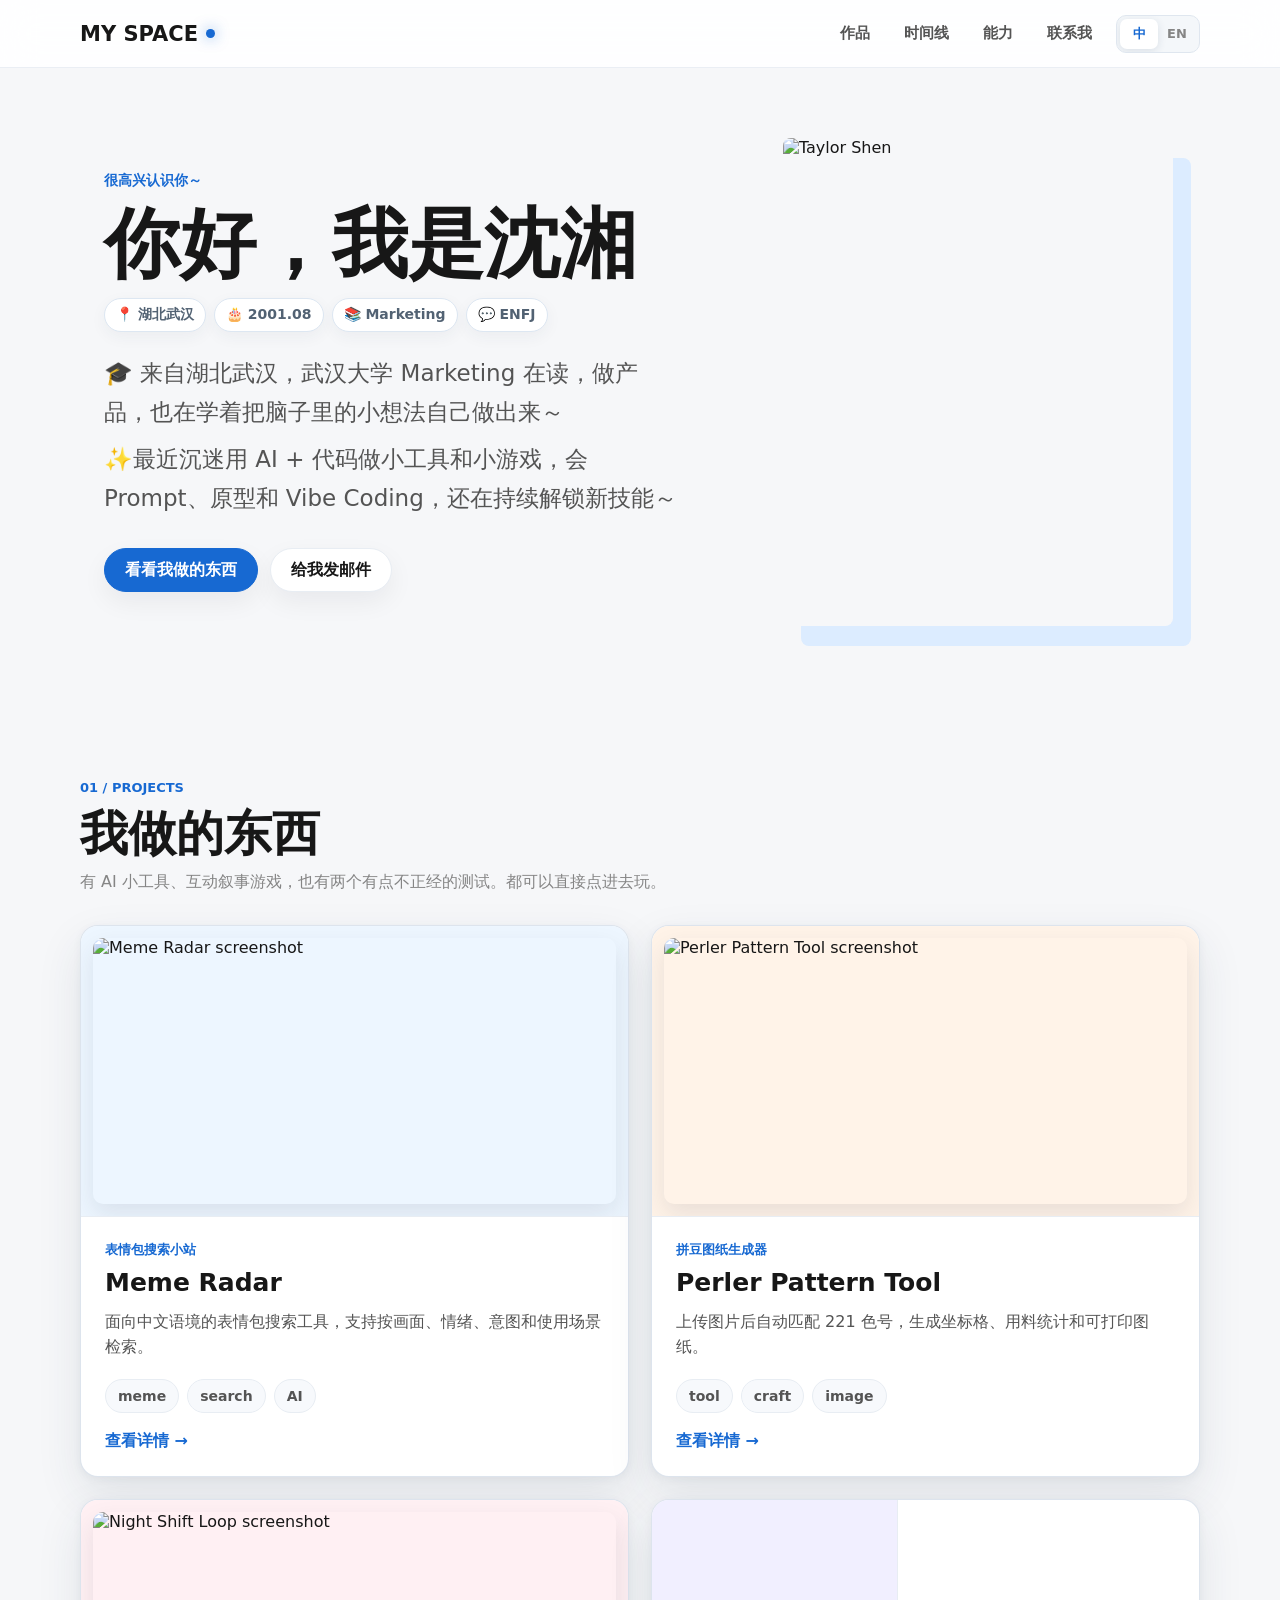
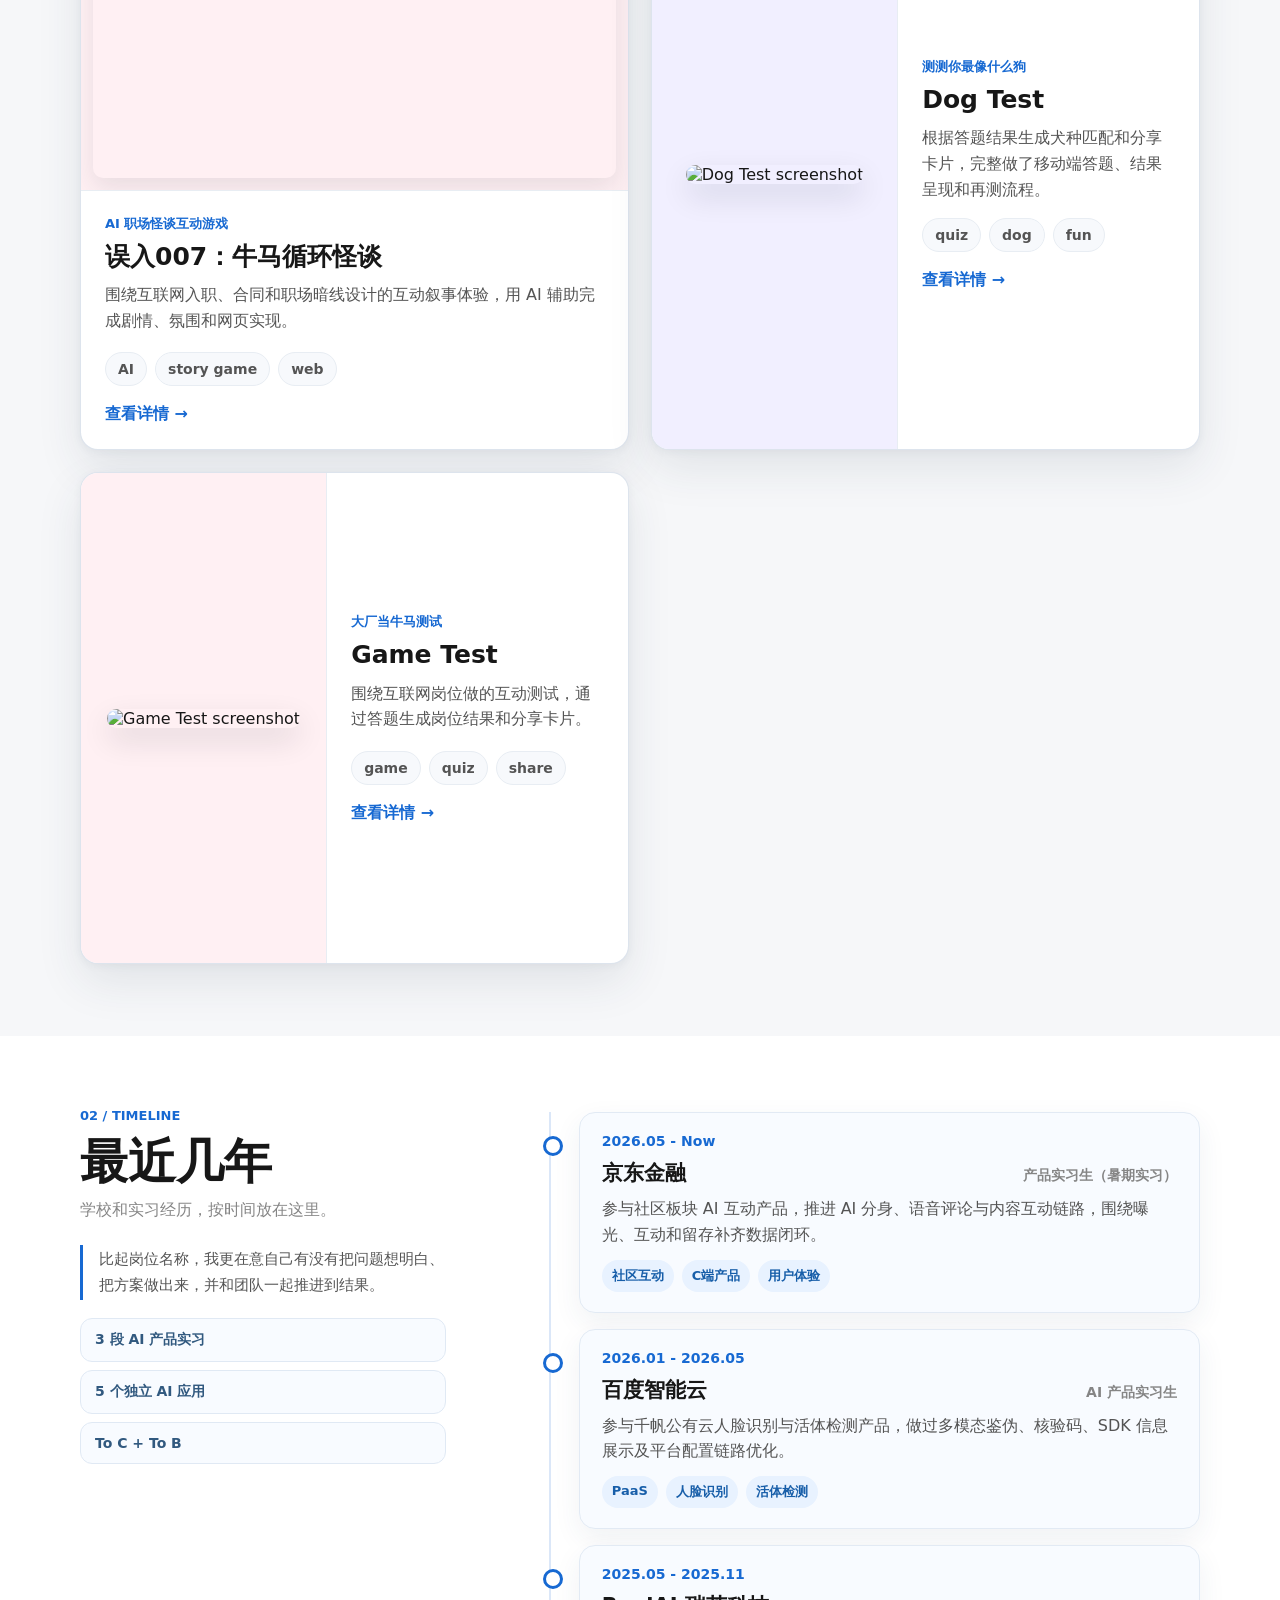
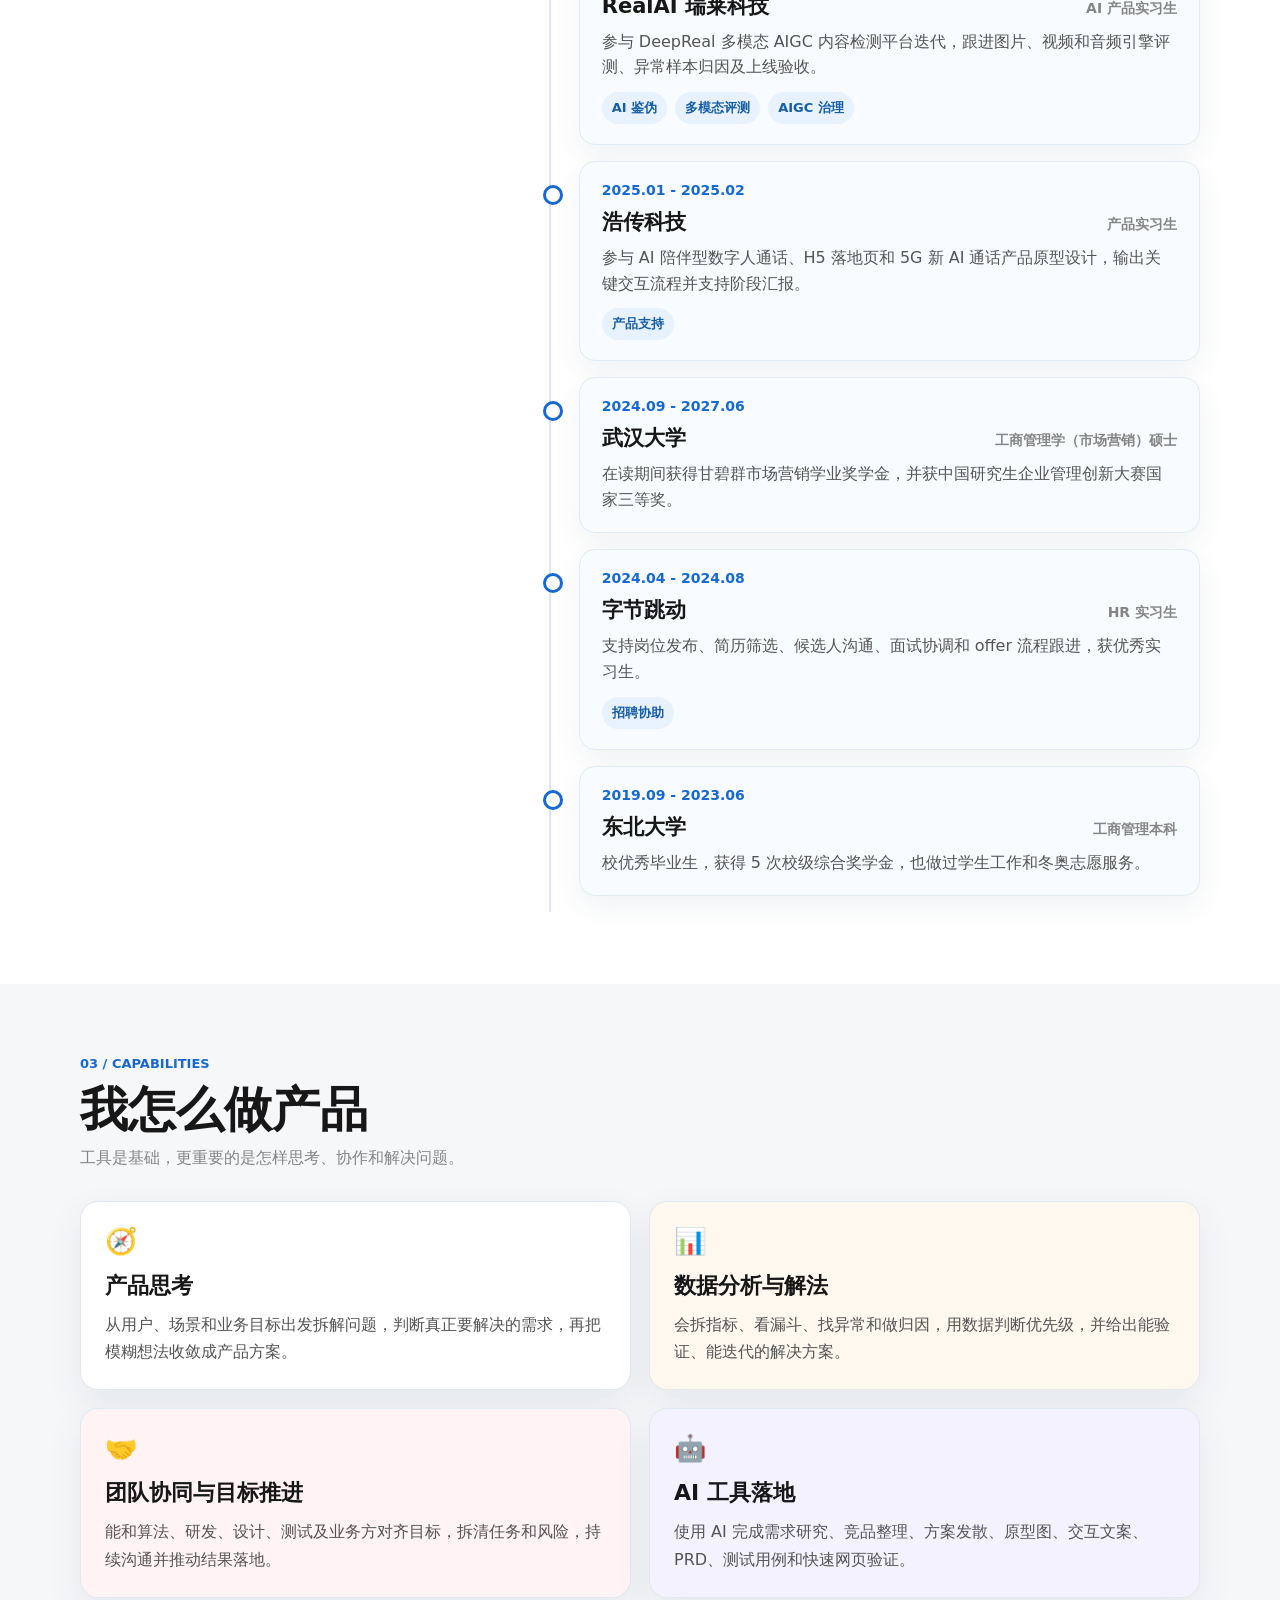
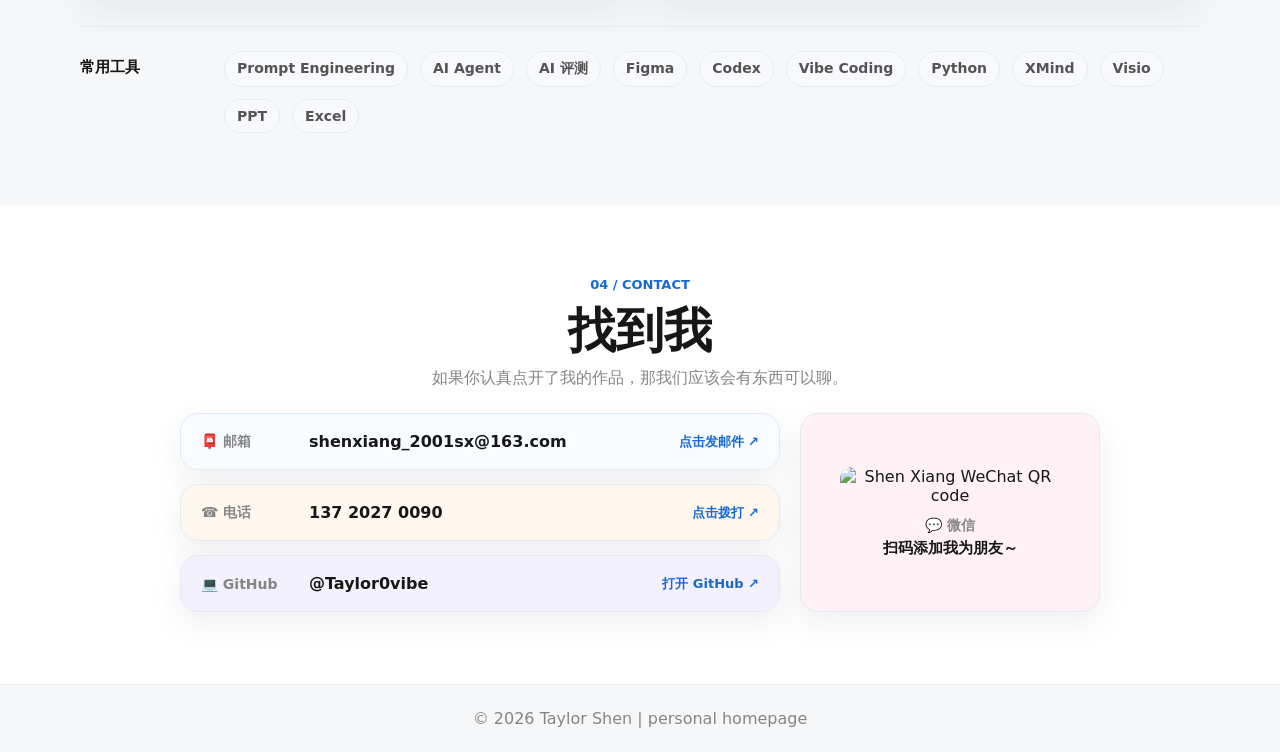
==== index.html @ bf5359fa "Publish homepage" ====
<!doctype html>
<html lang="zh-CN">
<head>
  <meta charset="utf-8" />
  <meta name="viewport" content="width=device-width, initial-scale=1" />
  <title>沈湘的个人主页</title>
  <meta name="description" content="沈湘的个人主页，放一些 AI 小实验、小游戏、小工具和最近在做的东西。" />
  <style>
    :root{--ink:#171717;--text:#545454;--muted:#858585;--blue:#1769d2;--bg:#f6f7f9;--card:#fff;--line:#e8edf3}*{box-sizing:border-box}html{scroll-behavior:smooth}body{margin:0;background:var(--bg);color:var(--ink);font-family:ui-sans-serif,system-ui,-apple-system,BlinkMacSystemFont,"Segoe UI","PingFang SC","Microsoft YaHei",sans-serif;letter-spacing:0}a{color:inherit;text-decoration:none}h1,h2,h3,p{margin-top:0}.navWrap{position:sticky;top:0;z-index:10;display:flex;min-height:68px;align-items:center;justify-content:space-between;gap:24px;border-bottom:1px solid rgba(232,237,243,.9);padding:0 max(24px,calc((100vw - 1120px)/2));background:rgba(255,255,255,.88);backdrop-filter:blur(18px)}.brand{display:inline-flex;align-items:center;gap:8px;font-size:21px;font-weight:900}.brand span{width:9px;height:9px;border-radius:50%;background:var(--blue);box-shadow:0 0 14px rgba(23,105,210,.6)}.navWrap nav{display:flex;align-items:center;gap:clamp(16px,3vw,34px)}.navWrap nav a{color:var(--text);font-size:15px;font-weight:750}.hero{display:grid;grid-template-columns:minmax(0,1.1fr) minmax(320px,.75fr);align-items:center;gap:clamp(44px,8vw,108px);max-width:1120px;min-height:640px;margin:0 auto;padding:54px 24px 66px}.heroCopy{max-width:650px}.heroPhoto{width:100%;max-width:390px;margin:0}.heroPhoto img{display:block;width:100%;aspect-ratio:4/5;border-radius:8px;object-fit:cover;box-shadow:18px 20px 0 #dcecff}.eyebrow{margin:0 0 16px;color:var(--blue);font-size:14px;font-weight:850;letter-spacing:0}h1{margin-bottom:24px;font-size:clamp(52px,6vw,76px);font-weight:950;line-height:1}.intro{max-width:630px;margin:0 0 30px;color:var(--text);font-size:clamp(18px,2vw,23px);line-height:1.7}.heroActions,.contactLinks{display:flex;flex-wrap:wrap;justify-content:flex-start;gap:12px}.heroActions a,.contactLinks a{display:inline-flex;min-height:44px;align-items:center;justify-content:center;border:1px solid var(--line);border-radius:999px;padding:0 20px;background:#fff;font-weight:800;box-shadow:0 10px 26px rgba(17,24,39,.06)}.heroActions a:first-child,.contactLinks a:first-child{border-color:var(--blue);background:var(--blue);color:#fff}.section{padding:72px 24px}.sectionTitle{max-width:1120px;margin:0 auto 32px}.sectionTitle h2{margin-bottom:12px;font-size:clamp(34px,4vw,48px);line-height:1.1;font-weight:940}.sectionTitle p{margin-bottom:0;color:var(--muted);font-size:16px}.sectionTitle .sectionIndex{margin-bottom:12px;color:var(--blue);font-size:13px;font-weight:900}.projectGrid{display:grid;grid-template-columns:repeat(2,minmax(0,1fr));gap:22px;max-width:1120px;margin:0 auto}.projectCard{overflow:hidden;border:1px solid var(--line);border-radius:8px;background:var(--card);box-shadow:0 18px 45px rgba(17,24,39,.07);transition:transform 180ms ease,box-shadow 180ms ease}.projectCard:hover{transform:translateY(-3px);box-shadow:0 24px 54px rgba(17,24,39,.1)}.wideCard .projectImage{display:block;aspect-ratio:3500/1864;overflow:hidden;border-bottom:1px solid var(--line);background:#f2f4f7}.projectImage img{display:block;width:100%;height:100%;object-fit:contain}.phoneCard{display:grid;grid-template-columns:minmax(245px,.9fr) minmax(0,1.1fr);min-height:490px}.phoneCard .projectImage{display:flex;min-height:490px;align-items:center;justify-content:center;overflow:hidden;border-right:1px solid var(--line);padding:22px;background:#f1f4f8}.phoneCard .projectImage img{width:auto;max-width:100%;height:auto;max-height:446px;border-radius:6px;box-shadow:0 12px 30px rgba(17,24,39,.12)}.projectBody{padding:22px}.phoneCard .projectBody{align-self:center}.projectBody>p{margin-bottom:9px;color:var(--blue);font-size:13px;font-weight:850}.projectBody h3{margin-bottom:11px;font-size:25px;line-height:1.18}.projectBody>span{display:block;min-height:54px;color:var(--text);font-size:16px;line-height:1.6}.tags{display:flex;flex-wrap:wrap;gap:8px;margin:16px 0 18px}.tags small,.skillGrid span{border:1px solid var(--line);border-radius:999px;padding:8px 12px;background:#f7f9fc;color:var(--text);font-size:14px;font-weight:760}.detailLink{color:var(--blue);font-weight:850}.timeline{background:#fff}.sectionLayout{display:grid;grid-template-columns:minmax(240px,.72fr) minmax(0,1.28fr);gap:clamp(44px,8vw,110px);max-width:1120px;margin:0 auto}.sectionLayout .sectionTitle{margin:0}.timelineList{margin:4px 0 0;border-left:2px solid #dbe7f8}.timelineList article{position:relative;padding:0 0 27px 34px}.timelineList article:last-child{padding-bottom:0}.timelineList article:before{position:absolute;left:-8px;top:3px;width:14px;height:14px;border:3px solid var(--blue);border-radius:50%;background:#fff;content:""}.timelineList time{display:block;margin-bottom:7px;color:var(--blue);font-weight:900}.timelineList p{margin:0;color:var(--text);font-size:17px;line-height:1.6}.skillGrid{display:flex;flex-wrap:wrap;align-content:flex-start;justify-content:flex-start;gap:12px;margin:0}.contact{background:#fff;text-align:center}.contact .sectionTitle{margin-bottom:24px}.contactLinks{justify-content:center}footer{border-top:1px solid var(--line);padding:24px 20px;color:var(--muted);text-align:center}
    @media(max-width:860px){.navWrap{position:static;align-items:flex-start;flex-direction:column;padding-top:16px;padding-bottom:16px}.hero{grid-template-columns:1fr 280px;gap:36px;min-height:560px}.projectGrid,.sectionLayout{grid-template-columns:1fr}.sectionLayout{gap:32px}.phoneCard{grid-template-columns:minmax(245px,.9fr) minmax(0,1.1fr)}}
    @media(max-width:560px){.navWrap nav{width:100%;justify-content:space-between;gap:8px}.navWrap nav a{font-size:13px}.hero{grid-template-columns:1fr;gap:34px;padding-top:44px}.heroPhoto{grid-row:1;max-width:none}.heroPhoto img{aspect-ratio:5/4;object-position:center 27%;box-shadow:10px 10px 0 #dcecff}h1{font-size:46px}.section{padding-top:56px;padding-bottom:56px}.phoneCard{display:block}.phoneCard .projectImage{min-height:0;height:520px;border-right:0;border-bottom:1px solid var(--line)}.phoneCard .projectImage img{max-height:476px}}
  </style>
  <style>
    .intro p{margin:0 0 8px}.intro p:last-child{margin-bottom:0}.projectCard{border:1px solid rgba(218,225,235,.9);border-radius:18px;box-shadow:0 18px 45px rgba(40,55,78,.1),0 2px 8px rgba(40,55,78,.05)}.projectCard:hover{transform:translateY(-5px);box-shadow:0 28px 64px rgba(40,55,78,.15),0 4px 12px rgba(40,55,78,.06)}.wideCard .projectImage{padding:12px;background:#edf6ff}.projectCard:nth-child(2) .projectImage{background:#fff3e8}.projectCard:nth-child(3) .projectImage{background:#fff0f3}.projectCard:nth-child(4) .projectImage{background:#f1efff}.projectImage img{border-radius:10px;box-shadow:0 10px 24px rgba(35,50,72,.1)}.phoneCard .projectImage{background:#fff0f3}.phoneCard .projectImage img{border-radius:10px}.projectBody{padding:24px}.timelineList article{position:relative;margin:0 0 16px 28px;border:1px solid #e2eaf4;border-radius:16px;padding:20px 22px;background:#f8fbff;box-shadow:0 10px 28px rgba(45,66,94,.07)}.timelineList article:last-child{padding-bottom:20px}.timelineList article:before{left:-37px;top:23px}.timelineList time{margin-bottom:10px;font-size:14px}.timelineHead{display:flex;align-items:baseline;justify-content:space-between;gap:16px;margin-bottom:9px}.timelineHead h3{margin:0;font-size:21px}.timelineHead span{color:var(--muted);font-size:14px;font-weight:700;text-align:right}.timelineList p{font-size:16px}.timelineList small{display:inline-flex;border-radius:999px;padding:7px 10px;background:#e8f2ff;color:#175ea9;font-size:13px;font-weight:800}.contactPanel{display:grid;grid-template-columns:minmax(0,1fr) 300px;gap:20px;max-width:920px;margin:0 auto;text-align:left}.contactMethods{display:grid;gap:14px}.contactItem,.wechatCard{border:1px solid #e3eaf3;border-radius:18px;background:#f8fbff;box-shadow:0 12px 32px rgba(45,66,94,.08)}.contactItem{display:flex;min-width:0;align-items:center;justify-content:space-between;gap:18px;padding:18px 20px}.contactItem:nth-child(2){background:#fff7ed}.contactItem:nth-child(3){background:#f4f1ff}.contactItem span,.wechatCard span{color:var(--muted);font-size:14px;font-weight:800}.contactItem strong{overflow-wrap:anywhere;font-size:16px}.wechatCard{display:grid;align-content:center;justify-items:center;padding:18px;background:#fff1f6;text-align:center}.wechatCard img{display:block;width:min(100%,220px);margin-bottom:12px;border-radius:12px}.wechatCard div{display:grid;gap:4px}.wechatCard strong{font-size:15px}@media(max-width:860px){.contactPanel{grid-template-columns:1fr}}@media(max-width:560px){.timelineList article{margin-left:22px;padding:18px}.timelineList article:last-child{padding-bottom:18px}.timelineList article:before{left:-31px}.timelineHead{align-items:flex-start;flex-direction:column;gap:4px}.timelineHead span{text-align:left}.contactItem{align-items:flex-start;flex-direction:column;gap:6px}}
  </style>
  <style>
    .timelineTags{display:flex;flex-wrap:wrap;gap:8px;margin-top:12px}.timelineTags small{margin-top:0}html[lang="en"] h1{font-size:clamp(42px,4.5vw,58px)}.navRight{display:flex;align-items:center;gap:24px}.languageSwitch{display:grid;grid-template-columns:repeat(2,1fr);overflow:hidden;border:1px solid #dfe6ef;border-radius:10px;padding:3px;background:#f4f7fa}.languageSwitch button{min-width:38px;height:30px;border:0;border-radius:7px;background:transparent;color:var(--muted);font:inherit;font-size:13px;font-weight:850;cursor:pointer}.languageSwitch button.active{background:#fff;color:var(--blue);box-shadow:0 2px 8px rgba(32,59,91,.12)}.personalFacts{display:flex;flex-wrap:wrap;gap:8px;margin:-8px 0 22px}.personalFacts span{border:1px solid #dde7f2;border-radius:999px;padding:7px 11px;background:#fff;color:#526273;font-size:14px;font-weight:750;box-shadow:0 5px 16px rgba(39,58,82,.05)}.timelineAside{position:sticky;top:108px;align-self:start}.timelineNote{margin:24px 0 18px;border-left:3px solid var(--blue);padding:2px 0 2px 16px;color:var(--text);font-size:15px;line-height:1.7}.timelineStats{display:grid;gap:8px}.timelineStats span{border:1px solid #e0e9f4;border-radius:12px;padding:12px 14px;background:#f8fbff;color:#31597f;font-size:14px;font-weight:850}.skillsInner{max-width:1120px;margin:0 auto}.skillsInner>.sectionTitle{margin-left:0}.capabilityGrid{display:grid;grid-template-columns:repeat(2,minmax(0,1fr));gap:18px}.capabilityGrid article{border:1px solid #e1e8f1;border-radius:18px;padding:24px;background:#fff;box-shadow:0 14px 36px rgba(41,59,82,.08)}.capabilityGrid article:nth-child(2){background:#fff8ef}.capabilityGrid article:nth-child(3){background:#fff3f6}.capabilityGrid article:nth-child(4){background:#f4f2ff}.capabilityIcon{display:block;margin-bottom:15px;font-size:26px}.capabilityGrid h3{margin-bottom:10px;font-size:22px}.capabilityGrid p{margin:0;color:var(--text);font-size:16px;line-height:1.7}.toolRow{display:grid;grid-template-columns:120px minmax(0,1fr);align-items:start;gap:24px;margin-top:28px;border-top:1px solid var(--line);padding-top:24px}.toolRow>strong{padding-top:7px;font-size:15px}.contactItem{display:grid;grid-template-columns:90px minmax(0,1fr) auto;transition:transform 160ms ease,box-shadow 160ms ease,border-color 160ms ease}.contactItem:hover{transform:translateY(-2px);border-color:#b9cde4;box-shadow:0 18px 38px rgba(45,66,94,.14)}.contactItem em{color:var(--blue);font-size:13px;font-style:normal;font-weight:850;white-space:nowrap;transition:transform 160ms ease}.contactItem:hover em{transform:translateX(3px)}@media(max-width:860px){.navWrap{position:relative}.navRight{width:100%}.languageSwitch{position:absolute;top:13px;right:20px}.timelineAside{position:static}.timelineStats{grid-template-columns:repeat(3,minmax(0,1fr))}}@media(max-width:560px){.navRight{display:block}.timelineStats,.capabilityGrid{grid-template-columns:1fr}.toolRow{grid-template-columns:1fr;gap:10px}.contactItem{grid-template-columns:1fr}.contactItem em{margin-top:5px}}
  </style>
</head>
<body>
  <main>
    <header class="navWrap"><a class="brand" href="#top">MY SPACE <span></span></a><div class="navRight"><nav aria-label="主导航"><a href="#projects" data-zh="作品" data-en="Projects">作品</a><a href="#timeline" data-zh="时间线" data-en="Timeline">时间线</a><a href="#skills" data-zh="能力" data-en="Capabilities">能力</a><a href="#contact" data-zh="联系我" data-en="Contact">联系我</a></nav><div class="languageSwitch" aria-label="Language"><button data-lang="zh" class="active" aria-pressed="true">中</button><button data-lang="en" aria-pressed="false">EN</button></div></div></header>
    <section class="hero" id="top"><div class="heroCopy"><p class="eyebrow" data-zh="很高兴认识你～" data-en="HELLO, NICE TO MEET YOU">很高兴认识你～</p><h1 data-zh="你好，我是沈湘" data-en="Hi, I'm Taylor">你好，我是沈湘</h1><div class="personalFacts"><span data-zh="📍 湖北武汉" data-en="📍 Wuhan, Hubei">📍 湖北武汉</span><span data-zh="🎂 2001.08" data-en="🎂 Aug 2001">🎂 2001.08</span><span>📚 Marketing</span><span>💬 ENFJ</span></div><div class="intro"><p data-zh="🎓 来自湖北武汉，武汉大学 Marketing 在读，做产品，也在学着把脑子里的小想法自己做出来～" data-en="🎓 Born and raised in Wuhan, Hubei. I study Marketing at Wuhan University and enjoy turning ideas into real products.">🎓 来自湖北武汉，武汉大学 Marketing 在读，做产品，也在学着把脑子里的小想法自己做出来～</p><p data-zh="✨最近沉迷用 AI + 代码做小工具和小游戏，会 Prompt、原型和 Vibe Coding，还在持续解锁新技能～" data-en="✨ Lately I have been building small AI tools and playful web experiences with prompts, prototypes and vibe coding, and I am always adding something new to the toolkit.">✨最近沉迷用 AI + 代码做小工具和小游戏，会 Prompt、原型和 Vibe Coding，还在持续解锁新技能～</p></div><div class="heroActions"><a href="#projects" data-zh="看看我做的东西" data-en="See my projects">看看我做的东西</a><a href="mailto:shenxiang_2001sx@163.com" data-zh="给我发邮件" data-en="Email me">给我发邮件</a></div></div><figure class="heroPhoto"><img src="life-photo.jpg" alt="Taylor Shen"></figure></section>
    <section class="section projects" id="projects"><div class="sectionTitle"><p class="sectionIndex">01 / PROJECTS</p><h2 data-zh="我做的东西" data-en="Things I've made">我做的东西</h2><p data-zh="有 AI 小工具、互动叙事游戏，也有两个有点不正经的测试。都可以直接点进去玩。" data-en="AI tools, an interactive narrative game, and two slightly unserious quizzes. Every one is live and ready to try.">有 AI 小工具、互动叙事游戏，也有两个有点不正经的测试。都可以直接点进去玩。</p></div><div class="projectGrid">
      <article class="projectCard wideCard"><a class="projectImage" href="https://taylor0vibe.github.io/meme-radar/" target="_blank" rel="noreferrer"><img src="assets/meme-radar.png" alt="Meme Radar screenshot"></a><div class="projectBody"><p data-zh="表情包搜索小站" data-en="Chinese meme search">表情包搜索小站</p><h3>Meme Radar</h3><span data-zh="面向中文语境的表情包搜索工具，支持按画面、情绪、意图和使用场景检索。" data-en="A Chinese-context meme search tool that retrieves images by scene, emotion, intent and use case.">面向中文语境的表情包搜索工具，支持按画面、情绪、意图和使用场景检索。</span><div class="tags"><small>meme</small><small>search</small><small>AI</small></div><a class="detailLink" href="https://taylor0vibe.github.io/meme-radar/" target="_blank" rel="noreferrer" data-zh="查看详情 →" data-en="View project →">查看详情 →</a></div></article>
      <article class="projectCard wideCard"><a class="projectImage" href="https://taylor0vibe.github.io/perler-pattern-tool/" target="_blank" rel="noreferrer"><img src="assets/perler-pattern-tool.png" alt="Perler Pattern Tool screenshot"></a><div class="projectBody"><p data-zh="拼豆图纸生成器" data-en="Perler pattern generator">拼豆图纸生成器</p><h3>Perler Pattern Tool</h3><span data-zh="上传图片后自动匹配 221 色号，生成坐标格、用料统计和可打印图纸。" data-en="Uploads an image, matches it to 221 bead colors, and produces a grid, material count and printable pattern.">上传图片后自动匹配 221 色号，生成坐标格、用料统计和可打印图纸。</span><div class="tags"><small>tool</small><small>craft</small><small>image</small></div><a class="detailLink" href="https://taylor0vibe.github.io/perler-pattern-tool/" target="_blank" rel="noreferrer" data-zh="查看详情 →" data-en="View project →">查看详情 →</a></div></article>
      <article class="projectCard wideCard"><a class="projectImage" href="https://taylor0vibe.github.io/night-shift-loop-xq7m" target="_blank" rel="noreferrer"><img src="assets/night-shift-loop.jpg" alt="Night Shift Loop screenshot"></a><div class="projectBody"><p data-zh="AI 职场怪谈互动游戏" data-en="AI workplace mystery game">AI 职场怪谈互动游戏</p><h3>误入007：牛马循环怪谈</h3><span data-zh="围绕互联网入职、合同和职场暗线设计的互动叙事体验，用 AI 辅助完成剧情、氛围和网页实现。" data-en="An interactive workplace mystery about onboarding, contracts and hidden office loops, built with AI-assisted story, atmosphere and web production.">围绕互联网入职、合同和职场暗线设计的互动叙事体验，用 AI 辅助完成剧情、氛围和网页实现。</span><div class="tags"><small>AI</small><small>story game</small><small>web</small></div><a class="detailLink" href="https://taylor0vibe.github.io/night-shift-loop-xq7m" target="_blank" rel="noreferrer" data-zh="查看详情 →" data-en="View project →">查看详情 →</a></div></article>
      <article class="projectCard phoneCard"><a class="projectImage" href="https://taylor0vibe.github.io/dog-test/" target="_blank" rel="noreferrer"><img src="assets/dog-test.jpg" alt="Dog Test screenshot"></a><div class="projectBody"><p data-zh="测测你最像什么狗" data-en="Which dog are you?">测测你最像什么狗</p><h3>Dog Test</h3><span data-zh="根据答题结果生成犬种匹配和分享卡片，完整做了移动端答题、结果呈现和再测流程。" data-en="A mobile quiz that turns answers into a dog-breed match, result story and shareable card.">根据答题结果生成犬种匹配和分享卡片，完整做了移动端答题、结果呈现和再测流程。</span><div class="tags"><small>quiz</small><small>dog</small><small>fun</small></div><a class="detailLink" href="https://taylor0vibe.github.io/dog-test/" target="_blank" rel="noreferrer" data-zh="查看详情 →" data-en="View project →">查看详情 →</a></div></article>
      <article class="projectCard phoneCard"><a class="projectImage" href="https://taylor0vibe.github.io/game-test/" target="_blank" rel="noreferrer"><img src="assets/game-test.jpg" alt="Game Test screenshot"></a><div class="projectBody"><p data-zh="大厂当牛马测试" data-en="Big Tech role quiz">大厂当牛马测试</p><h3>Game Test</h3><span data-zh="围绕互联网岗位做的互动测试，通过答题生成岗位结果和分享卡片。" data-en="An interactive quiz about internet-industry roles, with generated results and share cards.">围绕互联网岗位做的互动测试，通过答题生成岗位结果和分享卡片。</span><div class="tags"><small>game</small><small>quiz</small><small>share</small></div><a class="detailLink" href="https://taylor0vibe.github.io/game-test/" target="_blank" rel="noreferrer" data-zh="查看详情 →" data-en="View project →">查看详情 →</a></div></article>
    </div></section>
    <section class="section timeline" id="timeline"><div class="sectionLayout timelineLayout"><aside class="timelineAside"><div class="sectionTitle"><p class="sectionIndex">02 / TIMELINE</p><h2 data-zh="最近几年" data-en="The recent years">最近几年</h2><p data-zh="学校和实习经历，按时间放在这里。" data-en="A timeline of study, work and learning by making.">学校和实习经历，按时间放在这里。</p></div><p class="timelineNote" data-zh="比起岗位名称，我更在意自己有没有把问题想明白、把方案做出来，并和团队一起推进到结果。" data-en="Job titles matter less to me than understanding the problem, shaping a useful solution and helping the team carry it through to a result.">比起岗位名称，我更在意自己有没有把问题想明白、把方案做出来，并和团队一起推进到结果。</p><div class="timelineStats"><span data-zh="3 段 AI 产品实习" data-en="3 AI product internships">3 段 AI 产品实习</span><span data-zh="5 个独立 AI 应用" data-en="5 independent AI apps">5 个独立 AI 应用</span><span data-zh="To C + To B" data-en="B2C + B2B">To C + To B</span></div></aside><div class="timelineList">
      <article><time>2026.05 - Now</time><div class="timelineHead"><h3 data-zh="京东金融" data-en="JD Finance">京东金融</h3><span data-zh="产品实习生（暑期实习）" data-en="Product Intern">产品实习生（暑期实习）</span></div><p data-zh="参与社区板块 AI 互动产品，推进 AI 分身、语音评论与内容互动链路，围绕曝光、互动和留存补齐数据闭环。" data-en="Worked on AI-powered community interactions, including AI personas, voice comments and engagement flows, with an exposure-to-retention data loop.">参与社区板块 AI 互动产品，推进 AI 分身、语音评论与内容互动链路，围绕曝光、互动和留存补齐数据闭环。</p><div class="timelineTags"><small data-zh="社区互动" data-en="Community Engagement">社区互动</small><small data-zh="C端产品" data-en="Consumer Product">C端产品</small><small data-zh="用户体验" data-en="User Experience">用户体验</small></div></article>
      <article><time>2026.01 - 2026.05</time><div class="timelineHead"><h3 data-zh="百度智能云" data-en="Baidu AI Cloud">百度智能云</h3><span data-zh="AI 产品实习生" data-en="AI Product Intern">AI 产品实习生</span></div><p data-zh="参与千帆公有云人脸识别与活体检测产品，做过多模态鉴伪、核验码、SDK 信息展示及平台配置链路优化。" data-en="Worked on face recognition and liveness detection products, covering multimodal anti-spoofing, verification codes, SDK information and platform configuration.">参与千帆公有云人脸识别与活体检测产品，做过多模态鉴伪、核验码、SDK 信息展示及平台配置链路优化。</p><div class="timelineTags"><small data-zh="PaaS" data-en="PaaS">PaaS</small><small data-zh="人脸识别" data-en="Face Recognition">人脸识别</small><small data-zh="活体检测" data-en="Liveness Detection">活体检测</small></div></article>
      <article><time>2025.05 - 2025.11</time><div class="timelineHead"><h3 data-zh="RealAI 瑞莱科技" data-en="RealAI">RealAI 瑞莱科技</h3><span data-zh="AI 产品实习生" data-en="AI Product Intern">AI 产品实习生</span></div><p data-zh="参与 DeepReal 多模态 AIGC 内容检测平台迭代，跟进图片、视频和音频引擎评测、异常样本归因及上线验收。" data-en="Iterated DeepReal, a multimodal AIGC detection platform, and supported image, video and audio evaluation, failure analysis and release acceptance.">参与 DeepReal 多模态 AIGC 内容检测平台迭代，跟进图片、视频和音频引擎评测、异常样本归因及上线验收。</p><div class="timelineTags"><small data-zh="AI 鉴伪" data-en="AI Authentication">AI 鉴伪</small><small data-zh="多模态评测" data-en="Multimodal Evaluation">多模态评测</small><small data-zh="AIGC 治理" data-en="AIGC Governance">AIGC 治理</small></div></article>
      <article><time>2025.01 - 2025.02</time><div class="timelineHead"><h3 data-zh="浩传科技" data-en="Haochuan Technology">浩传科技</h3><span data-zh="产品实习生" data-en="Product Intern">产品实习生</span></div><p data-zh="参与 AI 陪伴型数字人通话、H5 落地页和 5G 新 AI 通话产品原型设计，输出关键交互流程并支持阶段汇报。" data-en="Designed product prototypes and interaction flows for AI companion calls, H5 landing pages and 5G AI calling experiences.">参与 AI 陪伴型数字人通话、H5 落地页和 5G 新 AI 通话产品原型设计，输出关键交互流程并支持阶段汇报。</p><div class="timelineTags"><small data-zh="产品支持" data-en="Product Support">产品支持</small></div></article>
      <article><time>2024.09 - 2027.06</time><div class="timelineHead"><h3 data-zh="武汉大学" data-en="Wuhan University">武汉大学</h3><span data-zh="工商管理学（市场营销）硕士" data-en="MSc, Marketing">工商管理学（市场营销）硕士</span></div><p data-zh="在读期间获得甘碧群市场营销学业奖学金，并获中国研究生企业管理创新大赛国家三等奖。" data-en="Received the Gan Biqun Marketing Scholarship and a national third prize in the China Graduate Business Management Innovation Competition.">在读期间获得甘碧群市场营销学业奖学金，并获中国研究生企业管理创新大赛国家三等奖。</p></article>
      <article><time>2024.04 - 2024.08</time><div class="timelineHead"><h3 data-zh="字节跳动" data-en="ByteDance">字节跳动</h3><span data-zh="HR 实习生" data-en="HR Intern">HR 实习生</span></div><p data-zh="支持岗位发布、简历筛选、候选人沟通、面试协调和 offer 流程跟进，获优秀实习生。" data-en="Supported job posting, resume screening, candidate communication, interview coordination and offer follow-up; recognized as an outstanding intern.">支持岗位发布、简历筛选、候选人沟通、面试协调和 offer 流程跟进，获优秀实习生。</p><div class="timelineTags"><small data-zh="招聘协助" data-en="Recruiting Support">招聘协助</small></div></article>
      <article><time>2019.09 - 2023.06</time><div class="timelineHead"><h3 data-zh="东北大学" data-en="Northeastern University, China">东北大学</h3><span data-zh="工商管理本科" data-en="BBA, Business Administration">工商管理本科</span></div><p data-zh="校优秀毕业生，获得 5 次校级综合奖学金，也做过学生工作和冬奥志愿服务。" data-en="Outstanding graduate and five-time university scholarship recipient, with student leadership and Beijing 2022 volunteer experience.">校优秀毕业生，获得 5 次校级综合奖学金，也做过学生工作和冬奥志愿服务。</p></article>
    </div></div></section>
    <section class="section skills" id="skills"><div class="skillsInner"><div class="sectionTitle"><p class="sectionIndex">03 / CAPABILITIES</p><h2 data-zh="我怎么做产品" data-en="How I build products">我怎么做产品</h2><p data-zh="工具是基础，更重要的是怎样思考、协作和解决问题。" data-en="Tools are only the baseline. What matters is how I think, collaborate and solve problems.">工具是基础，更重要的是怎样思考、协作和解决问题。</p></div><div class="capabilityGrid">
      <article><span class="capabilityIcon">🧭</span><h3 data-zh="产品思考" data-en="Product thinking">产品思考</h3><p data-zh="从用户、场景和业务目标出发拆解问题，判断真正要解决的需求，再把模糊想法收敛成产品方案。" data-en="Frame problems through users, scenarios and business goals, then turn ambiguous ideas into focused product solutions.">从用户、场景和业务目标出发拆解问题，判断真正要解决的需求，再把模糊想法收敛成产品方案。</p></article>
      <article><span class="capabilityIcon">📊</span><h3 data-zh="数据分析与解法" data-en="Data and solutions">数据分析与解法</h3><p data-zh="会拆指标、看漏斗、找异常和做归因，用数据判断优先级，并给出能验证、能迭代的解决方案。" data-en="Break down metrics, inspect funnels, diagnose anomalies and use evidence to prioritize testable, iterative solutions.">会拆指标、看漏斗、找异常和做归因，用数据判断优先级，并给出能验证、能迭代的解决方案。</p></article>
      <article><span class="capabilityIcon">🤝</span><h3 data-zh="团队协同与目标推进" data-en="Collaboration and delivery">团队协同与目标推进</h3><p data-zh="能和算法、研发、设计、测试及业务方对齐目标，拆清任务和风险，持续沟通并推动结果落地。" data-en="Align goals across algorithm, engineering, design, QA and business teams, clarify risks and keep delivery moving.">能和算法、研发、设计、测试及业务方对齐目标，拆清任务和风险，持续沟通并推动结果落地。</p></article>
      <article><span class="capabilityIcon">🤖</span><h3 data-zh="AI 工具落地" data-en="Applied AI tooling">AI 工具落地</h3><p data-zh="使用 AI 完成需求研究、竞品整理、方案发散、原型图、交互文案、PRD、测试用例和快速网页验证。" data-en="Use AI for research, competitive analysis, solution ideation, prototypes, UX copy, PRDs, test cases and rapid web validation.">使用 AI 完成需求研究、竞品整理、方案发散、原型图、交互文案、PRD、测试用例和快速网页验证。</p></article>
    </div><div class="toolRow"><strong data-zh="常用工具" data-en="Tools I use">常用工具</strong><div class="skillGrid"><span>Prompt Engineering</span><span>AI Agent</span><span>AI 评测</span><span>Figma</span><span>Codex</span><span>Vibe Coding</span><span>Python</span><span>XMind</span><span>Visio</span><span>PPT</span><span>Excel</span></div></div></div></section>
    <section class="section contact" id="contact"><div class="sectionTitle"><p class="sectionIndex">04 / CONTACT</p><h2 data-zh="找到我" data-en="Find me">找到我</h2><p data-zh="如果你认真点开了我的作品，那我们应该会有东西可以聊。" data-en="If you took the time to explore my work, we will probably have something to talk about.">如果你认真点开了我的作品，那我们应该会有东西可以聊。</p></div><div class="contactPanel"><div class="contactMethods"><a class="contactItem" href="mailto:shenxiang_2001sx@163.com"><span data-zh="📮 邮箱" data-en="📮 Email">📮 邮箱</span><strong>shenxiang_2001sx@163.com</strong><em data-zh="点击发邮件 ↗" data-en="Send an email ↗">点击发邮件 ↗</em></a><a class="contactItem" href="tel:13720270090"><span data-zh="☎️ 电话" data-en="☎️ Phone">☎️ 电话</span><strong>137 2027 0090</strong><em data-zh="点击拨打 ↗" data-en="Call me ↗">点击拨打 ↗</em></a><a class="contactItem" href="https://github.com/Taylor0vibe" target="_blank" rel="noreferrer"><span>💻 GitHub</span><strong>@Taylor0vibe</strong><em data-zh="打开 GitHub ↗" data-en="Open GitHub ↗">打开 GitHub ↗</em></a></div><div class="wechatCard"><img src="wechat-qr.png" alt="Shen Xiang WeChat QR code"><div><span data-zh="💬 微信" data-en="💬 WeChat">💬 微信</span><strong data-zh="扫码添加我为朋友～" data-en="Scan to add me">扫码添加我为朋友～</strong></div></div></div></section>
    <footer>© 2026 Taylor Shen | personal homepage</footer>
  </main>
  <script>
    (() => {
      const buttons = Array.from(document.querySelectorAll('[data-lang]'));
      const translatable = Array.from(document.querySelectorAll('[data-zh][data-en]'));
      function setLanguage(lang) {
        const next = lang === 'en' ? 'en' : 'zh';
        document.documentElement.lang = next === 'zh' ? 'zh-CN' : 'en';
        translatable.forEach((el) => { el.textContent = el.dataset[next]; });
        buttons.forEach((button) => {
          const active = button.dataset.lang === next;
          button.classList.toggle('active', active);
          button.setAttribute('aria-pressed', String(active));
        });
        localStorage.setItem('homepage-language', next);
      }
      buttons.forEach((button) => button.addEventListener('click', () => setLanguage(button.dataset.lang)));
      setLanguage(localStorage.getItem('homepage-language') || 'zh');
    })();
  </script>
</body>
</html>
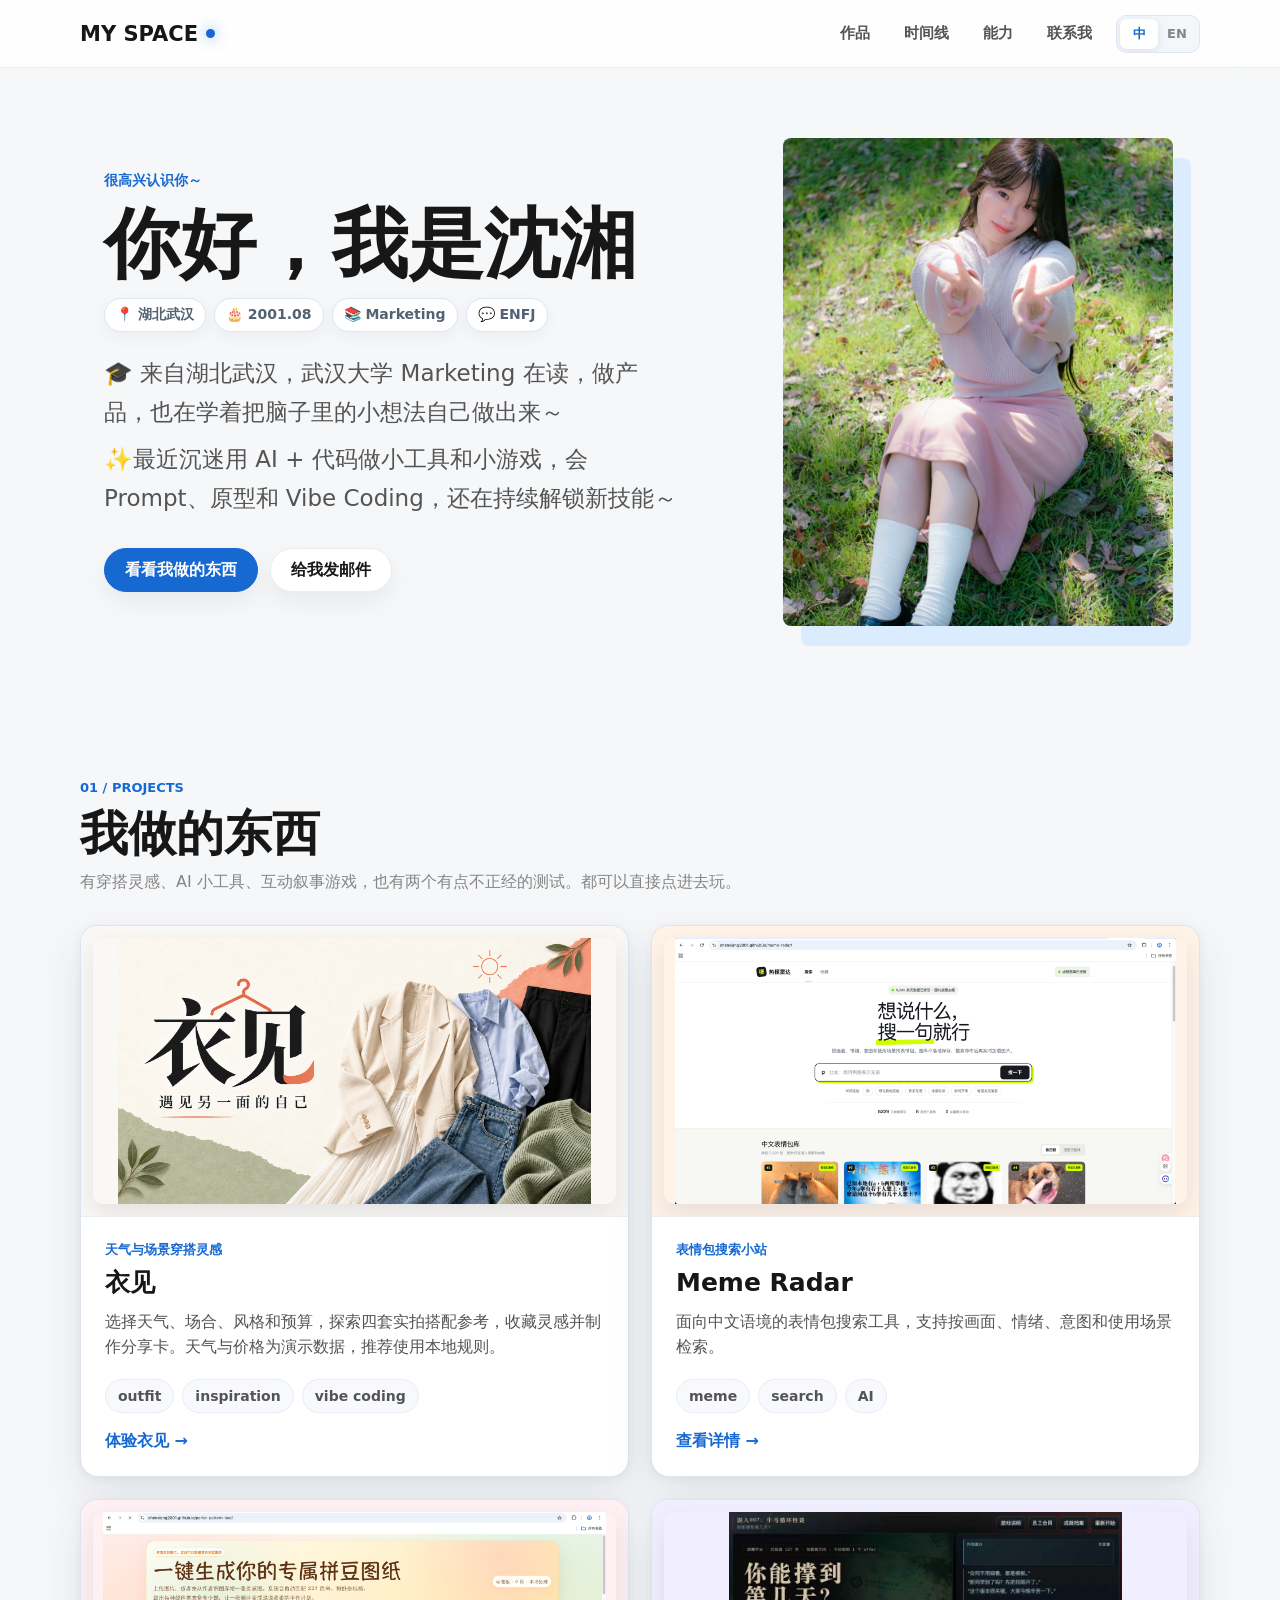
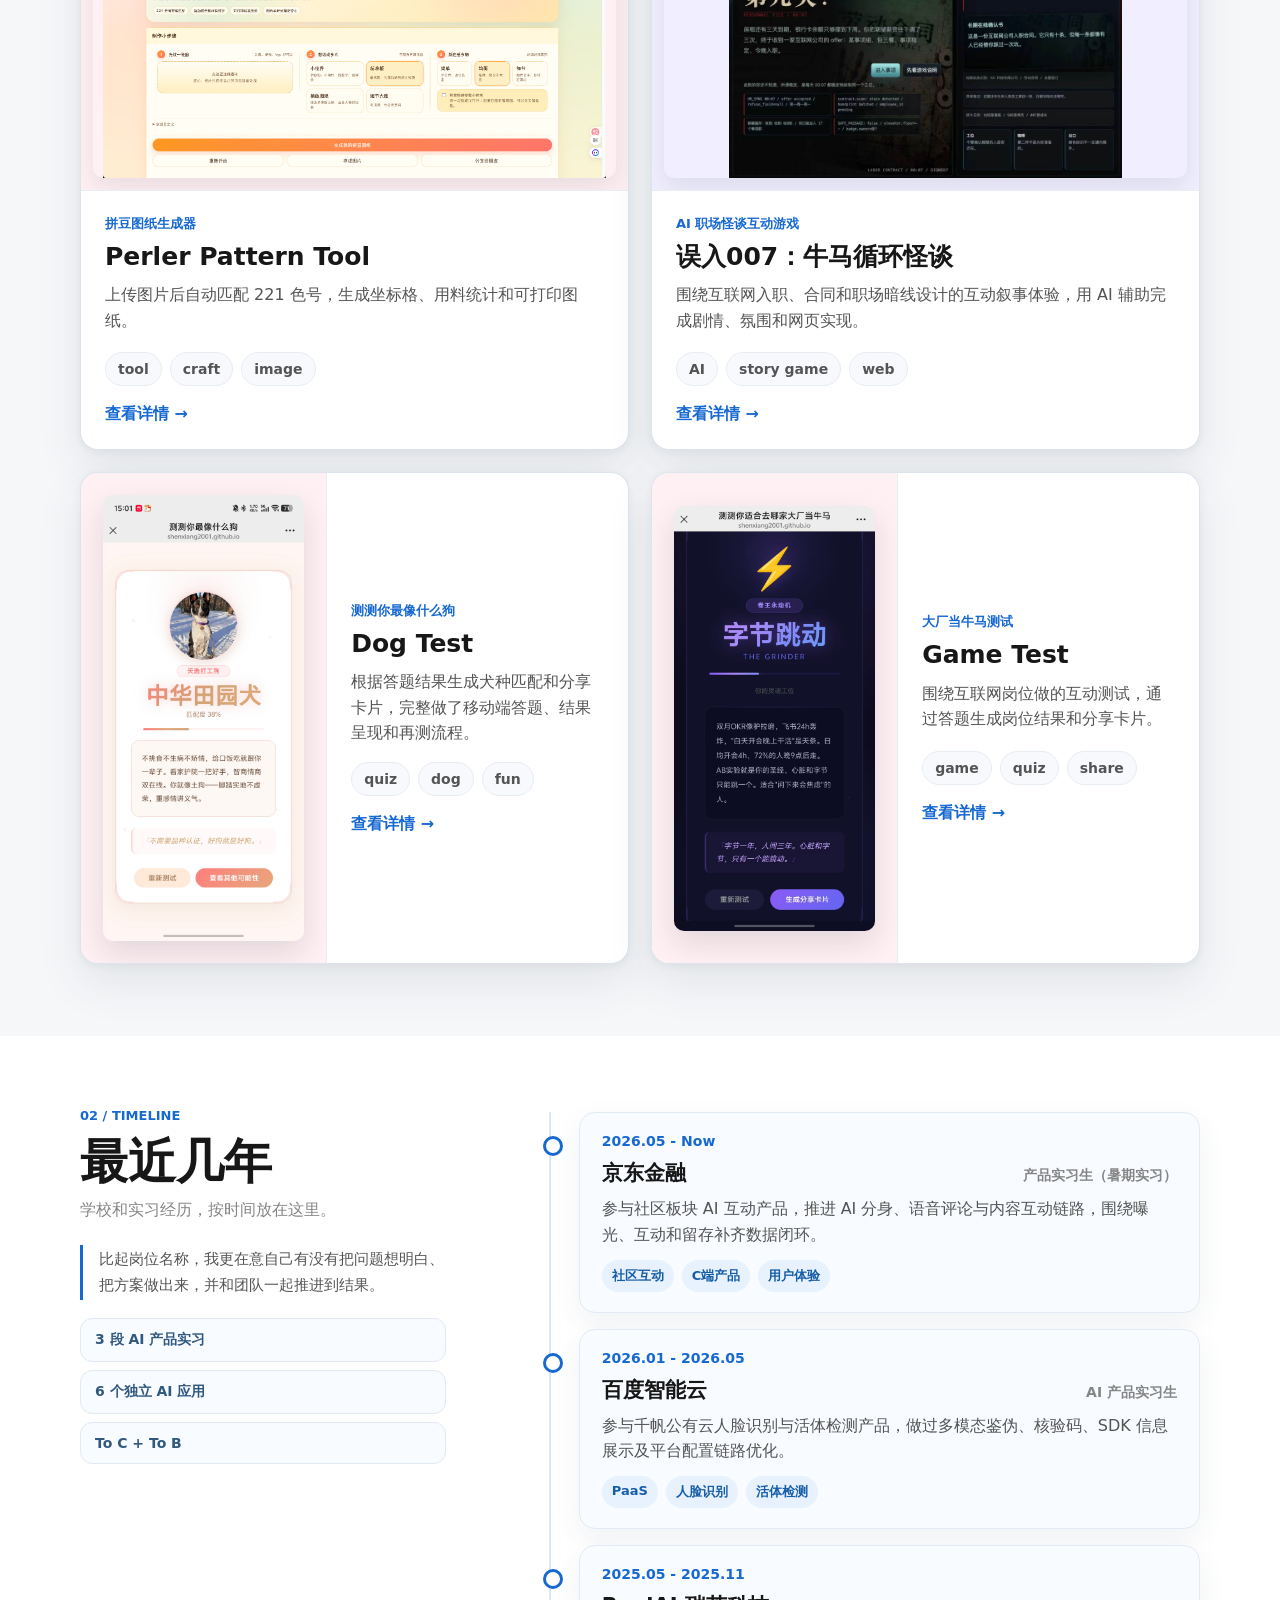
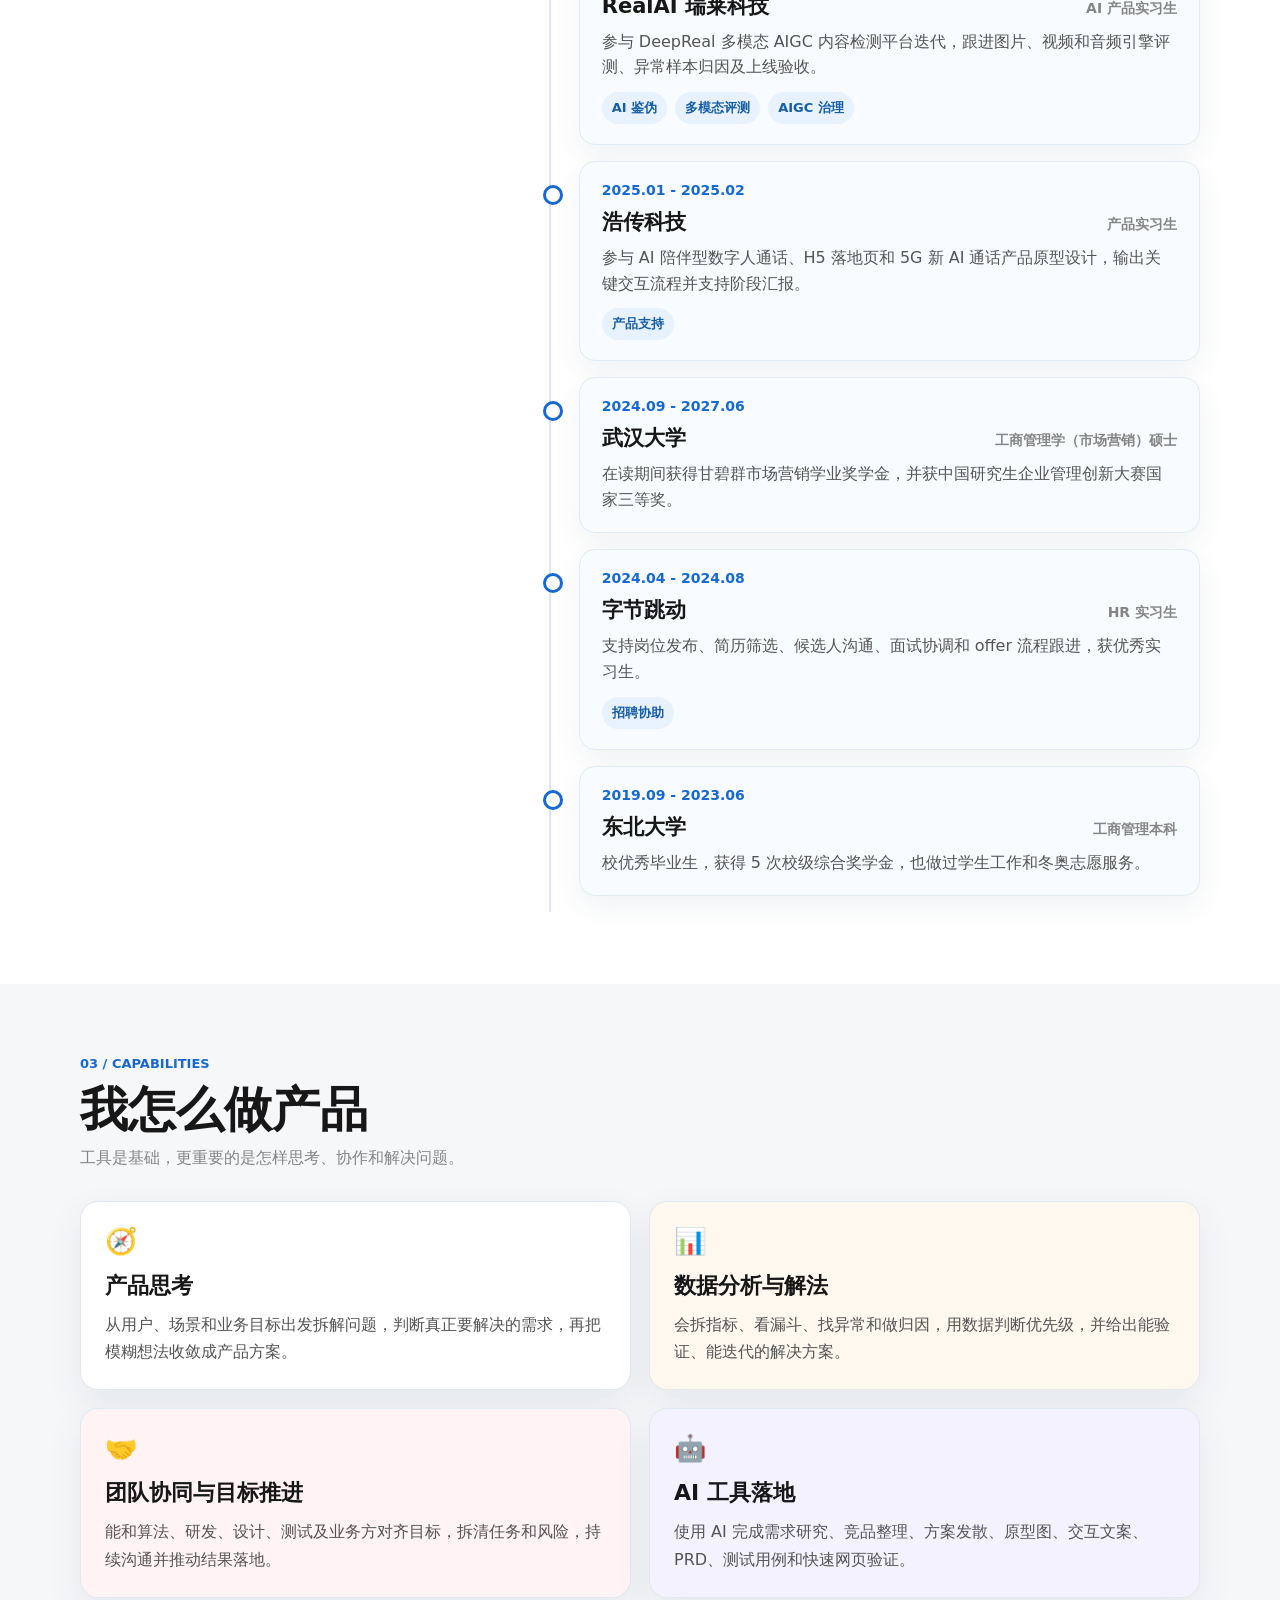
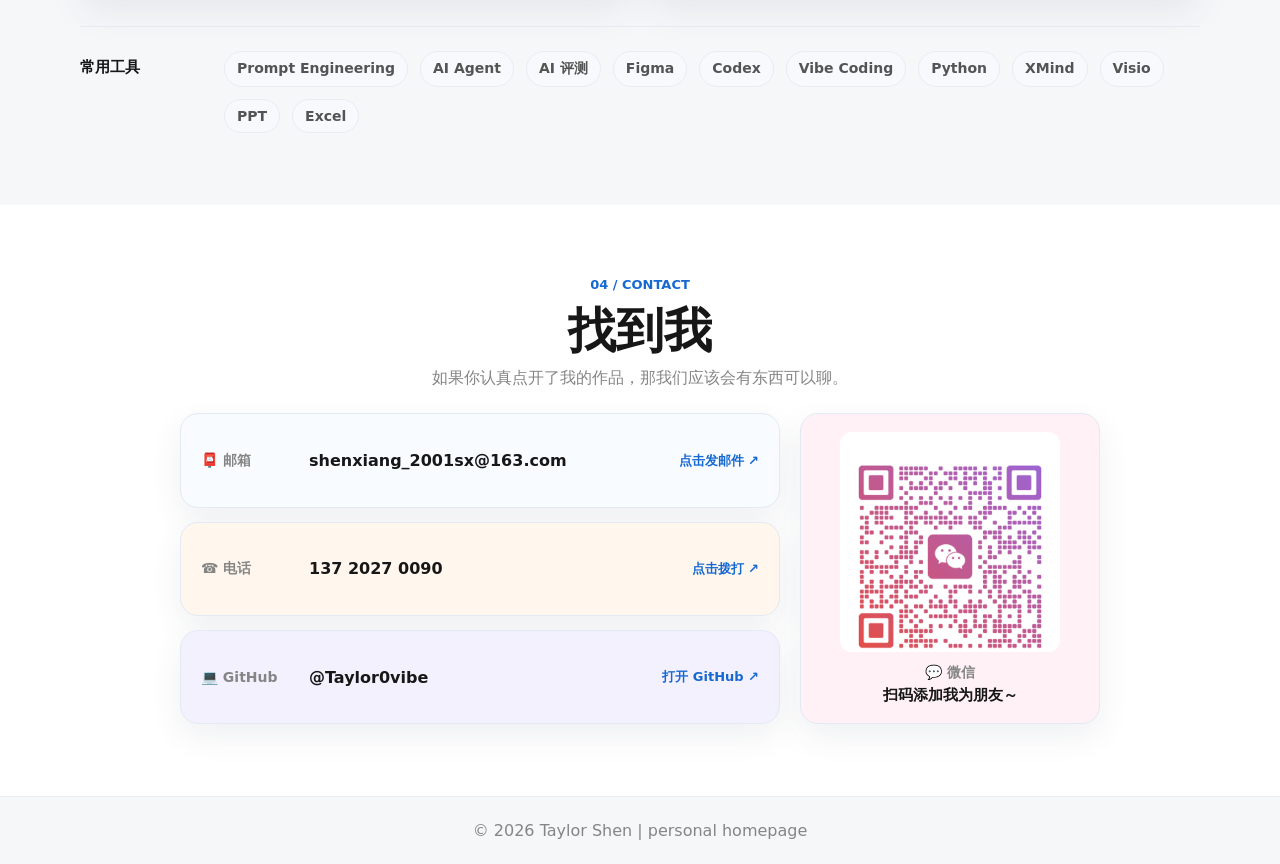
==== commit 91e9daab: "Add Yijian outfit demo and homepage project entry" ====
--- a/index.html
+++ b/index.html
@@ -21,14 +21,15 @@
   <main>
     <header class="navWrap"><a class="brand" href="#top">MY SPACE <span></span></a><div class="navRight"><nav aria-label="主导航"><a href="#projects" data-zh="作品" data-en="Projects">作品</a><a href="#timeline" data-zh="时间线" data-en="Timeline">时间线</a><a href="#skills" data-zh="能力" data-en="Capabilities">能力</a><a href="#contact" data-zh="联系我" data-en="Contact">联系我</a></nav><div class="languageSwitch" aria-label="Language"><button data-lang="zh" class="active" aria-pressed="true">中</button><button data-lang="en" aria-pressed="false">EN</button></div></div></header>
     <section class="hero" id="top"><div class="heroCopy"><p class="eyebrow" data-zh="很高兴认识你～" data-en="HELLO, NICE TO MEET YOU">很高兴认识你～</p><h1 data-zh="你好，我是沈湘" data-en="Hi, I'm Taylor">你好，我是沈湘</h1><div class="personalFacts"><span data-zh="📍 湖北武汉" data-en="📍 Wuhan, Hubei">📍 湖北武汉</span><span data-zh="🎂 2001.08" data-en="🎂 Aug 2001">🎂 2001.08</span><span>📚 Marketing</span><span>💬 ENFJ</span></div><div class="intro"><p data-zh="🎓 来自湖北武汉，武汉大学 Marketing 在读，做产品，也在学着把脑子里的小想法自己做出来～" data-en="🎓 Born and raised in Wuhan, Hubei. I study Marketing at Wuhan University and enjoy turning ideas into real products.">🎓 来自湖北武汉，武汉大学 Marketing 在读，做产品，也在学着把脑子里的小想法自己做出来～</p><p data-zh="✨最近沉迷用 AI + 代码做小工具和小游戏，会 Prompt、原型和 Vibe Coding，还在持续解锁新技能～" data-en="✨ Lately I have been building small AI tools and playful web experiences with prompts, prototypes and vibe coding, and I am always adding something new to the toolkit.">✨最近沉迷用 AI + 代码做小工具和小游戏，会 Prompt、原型和 Vibe Coding，还在持续解锁新技能～</p></div><div class="heroActions"><a href="#projects" data-zh="看看我做的东西" data-en="See my projects">看看我做的东西</a><a href="mailto:shenxiang_2001sx@163.com" data-zh="给我发邮件" data-en="Email me">给我发邮件</a></div></div><figure class="heroPhoto"><img src="life-photo.jpg" alt="Taylor Shen"></figure></section>
-    <section class="section projects" id="projects"><div class="sectionTitle"><p class="sectionIndex">01 / PROJECTS</p><h2 data-zh="我做的东西" data-en="Things I've made">我做的东西</h2><p data-zh="有 AI 小工具、互动叙事游戏，也有两个有点不正经的测试。都可以直接点进去玩。" data-en="AI tools, an interactive narrative game, and two slightly unserious quizzes. Every one is live and ready to try.">有 AI 小工具、互动叙事游戏，也有两个有点不正经的测试。都可以直接点进去玩。</p></div><div class="projectGrid">
+    <section class="section projects" id="projects"><div class="sectionTitle"><p class="sectionIndex">01 / PROJECTS</p><h2 data-zh="我做的东西" data-en="Things I've made">我做的东西</h2><p data-zh="有穿搭灵感、AI 小工具、互动叙事游戏，也有两个有点不正经的测试。都可以直接点进去玩。" data-en="Outfit inspiration, AI tools, an interactive narrative game, and two slightly unserious quizzes. Every one is live and ready to try.">有穿搭灵感、AI 小工具、互动叙事游戏，也有两个有点不正经的测试。都可以直接点进去玩。</p></div><div class="projectGrid">
+      <article class="projectCard wideCard"><a class="projectImage" href="yijian/" target="_blank" rel="noreferrer" style="background:#faf8f5"><img src="assets/yijian-cover.png" alt="衣见 · 遇见另一面的自己" loading="lazy"></a><div class="projectBody"><p data-zh="天气与场景穿搭灵感" data-en="Outfit inspiration for your day">天气与场景穿搭灵感</p><h3 data-zh="衣见" data-en="Yijian">衣见</h3><span data-zh="选择天气、场合、风格和预算，探索四套实拍搭配参考，收藏灵感并制作分享卡。天气与价格为演示数据，推荐使用本地规则。" data-en="Choose weather, occasion, style and budget to explore four photographed outfit ideas, save inspiration and create share cards. Weather and prices are demo data; recommendations use local rules.">选择天气、场合、风格和预算，探索四套实拍搭配参考，收藏灵感并制作分享卡。天气与价格为演示数据，推荐使用本地规则。</span><div class="tags"><small>outfit</small><small>inspiration</small><small>vibe coding</small></div><a class="detailLink" href="yijian/" target="_blank" rel="noreferrer" data-zh="体验衣见 →" data-en="Try Yijian →">体验衣见 →</a></div></article>
       <article class="projectCard wideCard"><a class="projectImage" href="https://taylor0vibe.github.io/meme-radar/" target="_blank" rel="noreferrer"><img src="assets/meme-radar.png" alt="Meme Radar screenshot"></a><div class="projectBody"><p data-zh="表情包搜索小站" data-en="Chinese meme search">表情包搜索小站</p><h3>Meme Radar</h3><span data-zh="面向中文语境的表情包搜索工具，支持按画面、情绪、意图和使用场景检索。" data-en="A Chinese-context meme search tool that retrieves images by scene, emotion, intent and use case.">面向中文语境的表情包搜索工具，支持按画面、情绪、意图和使用场景检索。</span><div class="tags"><small>meme</small><small>search</small><small>AI</small></div><a class="detailLink" href="https://taylor0vibe.github.io/meme-radar/" target="_blank" rel="noreferrer" data-zh="查看详情 →" data-en="View project →">查看详情 →</a></div></article>
       <article class="projectCard wideCard"><a class="projectImage" href="https://taylor0vibe.github.io/perler-pattern-tool/" target="_blank" rel="noreferrer"><img src="assets/perler-pattern-tool.png" alt="Perler Pattern Tool screenshot"></a><div class="projectBody"><p data-zh="拼豆图纸生成器" data-en="Perler pattern generator">拼豆图纸生成器</p><h3>Perler Pattern Tool</h3><span data-zh="上传图片后自动匹配 221 色号，生成坐标格、用料统计和可打印图纸。" data-en="Uploads an image, matches it to 221 bead colors, and produces a grid, material count and printable pattern.">上传图片后自动匹配 221 色号，生成坐标格、用料统计和可打印图纸。</span><div class="tags"><small>tool</small><small>craft</small><small>image</small></div><a class="detailLink" href="https://taylor0vibe.github.io/perler-pattern-tool/" target="_blank" rel="noreferrer" data-zh="查看详情 →" data-en="View project →">查看详情 →</a></div></article>
       <article class="projectCard wideCard"><a class="projectImage" href="https://taylor0vibe.github.io/night-shift-loop-xq7m" target="_blank" rel="noreferrer"><img src="assets/night-shift-loop.jpg" alt="Night Shift Loop screenshot"></a><div class="projectBody"><p data-zh="AI 职场怪谈互动游戏" data-en="AI workplace mystery game">AI 职场怪谈互动游戏</p><h3>误入007：牛马循环怪谈</h3><span data-zh="围绕互联网入职、合同和职场暗线设计的互动叙事体验，用 AI 辅助完成剧情、氛围和网页实现。" data-en="An interactive workplace mystery about onboarding, contracts and hidden office loops, built with AI-assisted story, atmosphere and web production.">围绕互联网入职、合同和职场暗线设计的互动叙事体验，用 AI 辅助完成剧情、氛围和网页实现。</span><div class="tags"><small>AI</small><small>story game</small><small>web</small></div><a class="detailLink" href="https://taylor0vibe.github.io/night-shift-loop-xq7m" target="_blank" rel="noreferrer" data-zh="查看详情 →" data-en="View project →">查看详情 →</a></div></article>
       <article class="projectCard phoneCard"><a class="projectImage" href="https://taylor0vibe.github.io/dog-test/" target="_blank" rel="noreferrer"><img src="assets/dog-test.jpg" alt="Dog Test screenshot"></a><div class="projectBody"><p data-zh="测测你最像什么狗" data-en="Which dog are you?">测测你最像什么狗</p><h3>Dog Test</h3><span data-zh="根据答题结果生成犬种匹配和分享卡片，完整做了移动端答题、结果呈现和再测流程。" data-en="A mobile quiz that turns answers into a dog-breed match, result story and shareable card.">根据答题结果生成犬种匹配和分享卡片，完整做了移动端答题、结果呈现和再测流程。</span><div class="tags"><small>quiz</small><small>dog</small><small>fun</small></div><a class="detailLink" href="https://taylor0vibe.github.io/dog-test/" target="_blank" rel="noreferrer" data-zh="查看详情 →" data-en="View project →">查看详情 →</a></div></article>
       <article class="projectCard phoneCard"><a class="projectImage" href="https://taylor0vibe.github.io/game-test/" target="_blank" rel="noreferrer"><img src="assets/game-test.jpg" alt="Game Test screenshot"></a><div class="projectBody"><p data-zh="大厂当牛马测试" data-en="Big Tech role quiz">大厂当牛马测试</p><h3>Game Test</h3><span data-zh="围绕互联网岗位做的互动测试，通过答题生成岗位结果和分享卡片。" data-en="An interactive quiz about internet-industry roles, with generated results and share cards.">围绕互联网岗位做的互动测试，通过答题生成岗位结果和分享卡片。</span><div class="tags"><small>game</small><small>quiz</small><small>share</small></div><a class="detailLink" href="https://taylor0vibe.github.io/game-test/" target="_blank" rel="noreferrer" data-zh="查看详情 →" data-en="View project →">查看详情 →</a></div></article>
     </div></section>
-    <section class="section timeline" id="timeline"><div class="sectionLayout timelineLayout"><aside class="timelineAside"><div class="sectionTitle"><p class="sectionIndex">02 / TIMELINE</p><h2 data-zh="最近几年" data-en="The recent years">最近几年</h2><p data-zh="学校和实习经历，按时间放在这里。" data-en="A timeline of study, work and learning by making.">学校和实习经历，按时间放在这里。</p></div><p class="timelineNote" data-zh="比起岗位名称，我更在意自己有没有把问题想明白、把方案做出来，并和团队一起推进到结果。" data-en="Job titles matter less to me than understanding the problem, shaping a useful solution and helping the team carry it through to a result.">比起岗位名称，我更在意自己有没有把问题想明白、把方案做出来，并和团队一起推进到结果。</p><div class="timelineStats"><span data-zh="3 段 AI 产品实习" data-en="3 AI product internships">3 段 AI 产品实习</span><span data-zh="5 个独立 AI 应用" data-en="5 independent AI apps">5 个独立 AI 应用</span><span data-zh="To C + To B" data-en="B2C + B2B">To C + To B</span></div></aside><div class="timelineList">
+    <section class="section timeline" id="timeline"><div class="sectionLayout timelineLayout"><aside class="timelineAside"><div class="sectionTitle"><p class="sectionIndex">02 / TIMELINE</p><h2 data-zh="最近几年" data-en="The recent years">最近几年</h2><p data-zh="学校和实习经历，按时间放在这里。" data-en="A timeline of study, work and learning by making.">学校和实习经历，按时间放在这里。</p></div><p class="timelineNote" data-zh="比起岗位名称，我更在意自己有没有把问题想明白、把方案做出来，并和团队一起推进到结果。" data-en="Job titles matter less to me than understanding the problem, shaping a useful solution and helping the team carry it through to a result.">比起岗位名称，我更在意自己有没有把问题想明白、把方案做出来，并和团队一起推进到结果。</p><div class="timelineStats"><span data-zh="3 段 AI 产品实习" data-en="3 AI product internships">3 段 AI 产品实习</span><span data-zh="6 个独立 AI 应用" data-en="6 independent AI apps">6 个独立 AI 应用</span><span data-zh="To C + To B" data-en="B2C + B2B">To C + To B</span></div></aside><div class="timelineList">
       <article><time>2026.05 - Now</time><div class="timelineHead"><h3 data-zh="京东金融" data-en="JD Finance">京东金融</h3><span data-zh="产品实习生（暑期实习）" data-en="Product Intern">产品实习生（暑期实习）</span></div><p data-zh="参与社区板块 AI 互动产品，推进 AI 分身、语音评论与内容互动链路，围绕曝光、互动和留存补齐数据闭环。" data-en="Worked on AI-powered community interactions, including AI personas, voice comments and engagement flows, with an exposure-to-retention data loop.">参与社区板块 AI 互动产品，推进 AI 分身、语音评论与内容互动链路，围绕曝光、互动和留存补齐数据闭环。</p><div class="timelineTags"><small data-zh="社区互动" data-en="Community Engagement">社区互动</small><small data-zh="C端产品" data-en="Consumer Product">C端产品</small><small data-zh="用户体验" data-en="User Experience">用户体验</small></div></article>
       <article><time>2026.01 - 2026.05</time><div class="timelineHead"><h3 data-zh="百度智能云" data-en="Baidu AI Cloud">百度智能云</h3><span data-zh="AI 产品实习生" data-en="AI Product Intern">AI 产品实习生</span></div><p data-zh="参与千帆公有云人脸识别与活体检测产品，做过多模态鉴伪、核验码、SDK 信息展示及平台配置链路优化。" data-en="Worked on face recognition and liveness detection products, covering multimodal anti-spoofing, verification codes, SDK information and platform configuration.">参与千帆公有云人脸识别与活体检测产品，做过多模态鉴伪、核验码、SDK 信息展示及平台配置链路优化。</p><div class="timelineTags"><small data-zh="PaaS" data-en="PaaS">PaaS</small><small data-zh="人脸识别" data-en="Face Recognition">人脸识别</small><small data-zh="活体检测" data-en="Liveness Detection">活体检测</small></div></article>
       <article><time>2025.05 - 2025.11</time><div class="timelineHead"><h3 data-zh="RealAI 瑞莱科技" data-en="RealAI">RealAI 瑞莱科技</h3><span data-zh="AI 产品实习生" data-en="AI Product Intern">AI 产品实习生</span></div><p data-zh="参与 DeepReal 多模态 AIGC 内容检测平台迭代，跟进图片、视频和音频引擎评测、异常样本归因及上线验收。" data-en="Iterated DeepReal, a multimodal AIGC detection platform, and supported image, video and audio evaluation, failure analysis and release acceptance.">参与 DeepReal 多模态 AIGC 内容检测平台迭代，跟进图片、视频和音频引擎评测、异常样本归因及上线验收。</p><div class="timelineTags"><small data-zh="AI 鉴伪" data-en="AI Authentication">AI 鉴伪</small><small data-zh="多模态评测" data-en="Multimodal Evaluation">多模态评测</small><small data-zh="AIGC 治理" data-en="AIGC Governance">AIGC 治理</small></div></article>
@@ -67,3 +68,4 @@
   </script>
 </body>
 </html>
+
